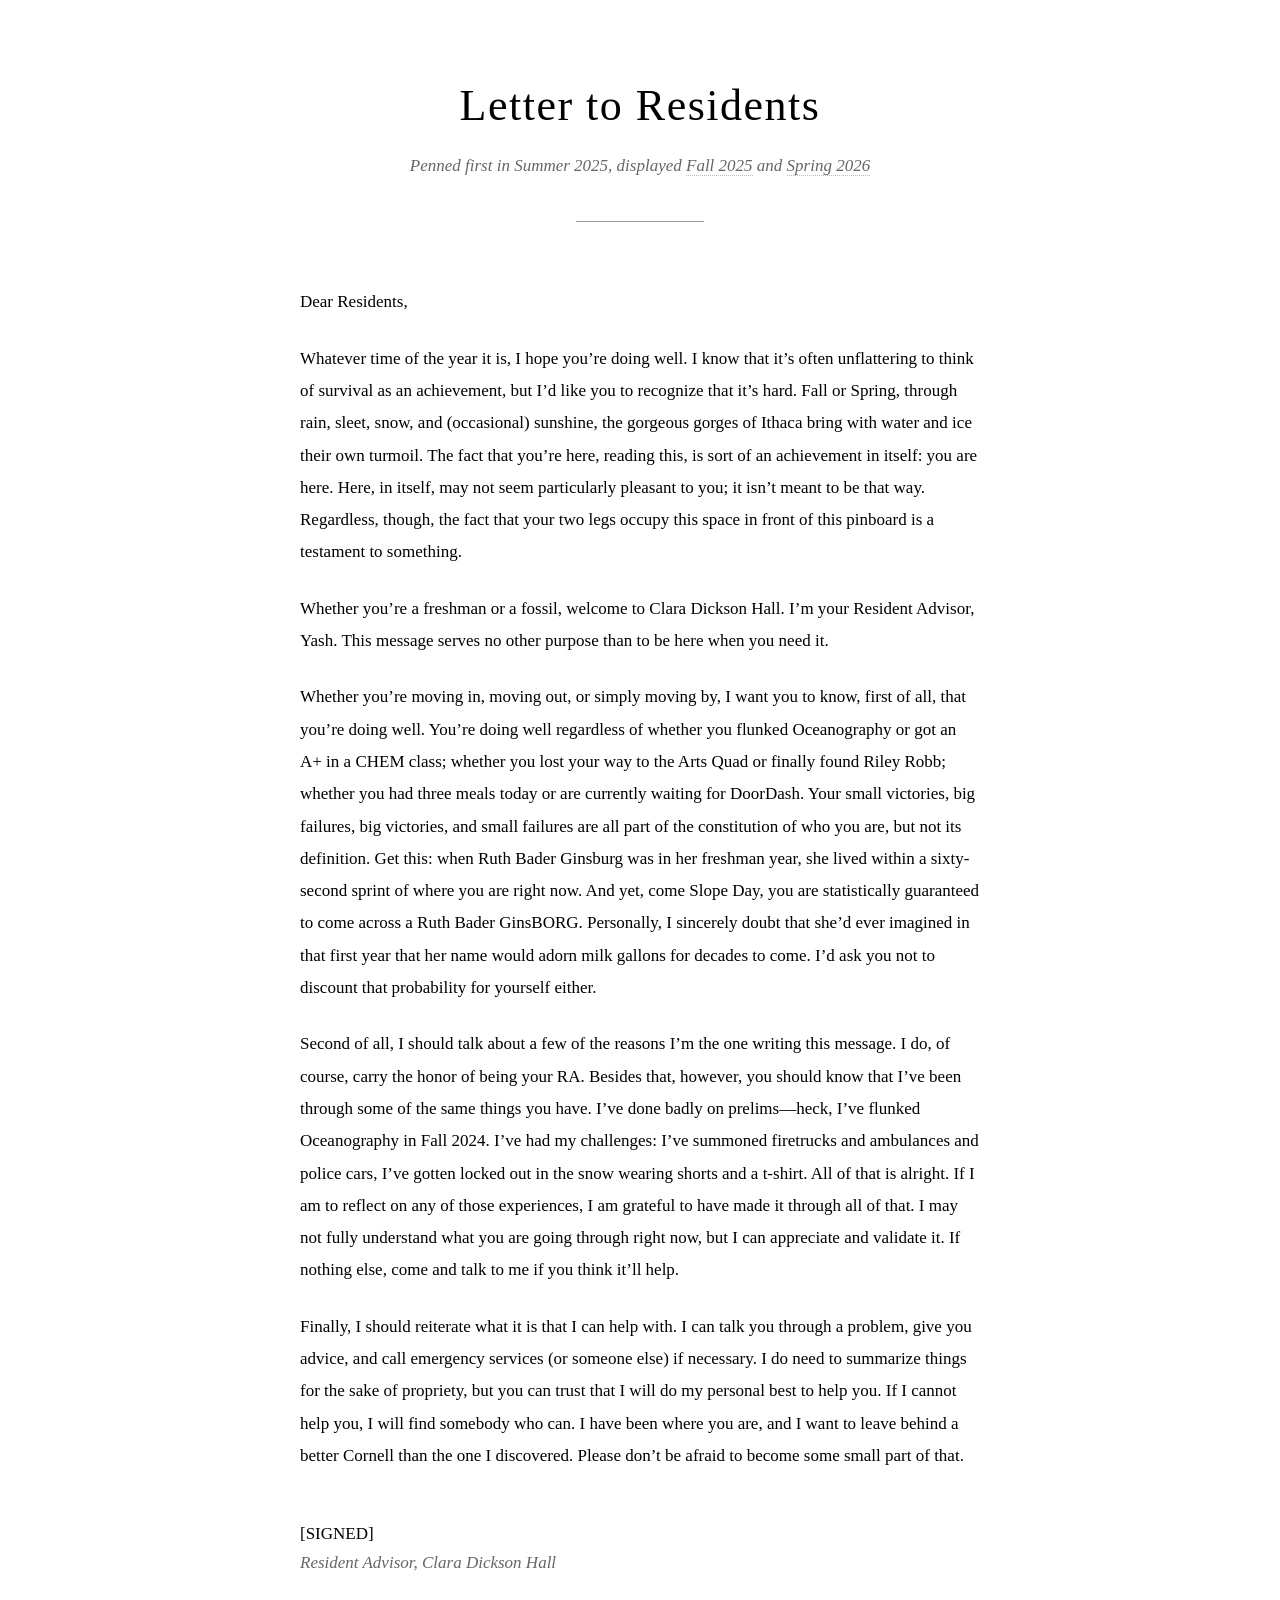
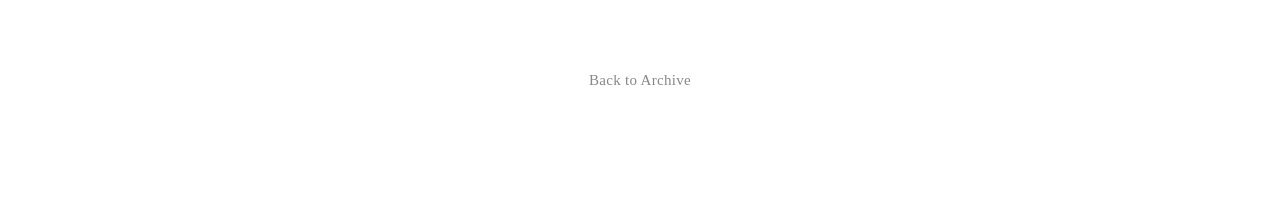
==== letter-to-residents/index.html @ b66f371a "Add letter to residents in index.html This HTML file contains a letter addressed to residents, inclu" ====
<!DOCTYPE html>
<html lang="en">
<head>
<meta charset="UTF-8" />
<meta name="viewport" content="width=device-width, initial-scale=1.0" />
<title>Letter to Residents — Yash Moitra</title>
<meta name="description" content="Letter to Residents — from my days as a Resident Advisor at Cornell." />
<style>
*, *::before, *::after { margin: 0; padding: 0; box-sizing: border-box; }
html { font-size: 16px; }
body {
background: #fff;
color: #000;
font-family: Georgia, 'Times New Roman', serif;
line-height: 1.8;
padding: 80px 24px 120px;
}
.wrap {
width: 100%;
max-width: 680px;
margin: 0 auto;
}
header {
text-align: center;
}
h1 {
font-size: 44px;
font-weight: normal;
letter-spacing: 1.5px;
line-height: 1.2;
}
.subtitle {
font-style: italic;
font-size: 17px;
color: #666;
margin-top: 18px;
}
.tip {
position: relative;
border-bottom: 1px dotted #bbb;
cursor: help;
}
.tip:hover {
color: #000;
}
.tip:hover::before {
content: attr(data-tip);
position: absolute;
bottom: calc(100% + 8px);
left: 50%;
transform: translateX(-50%);
width: max-content;
max-width: 260px;
background: #000;
color: #fff;
font-style: normal;
font-size: 13px;
line-height: 1.5;
letter-spacing: 0.01em;
padding: 6px 10px;
white-space: normal;
z-index: 2;
pointer-events: none;
}
.rule {
width: 128px;
height: 1px;
background: #999;
margin: 40px auto 0;
}
.letter {
margin-top: 64px;
}
.letter p {
font-size: 17px;
line-height: 1.9;
margin-bottom: 24px;
text-wrap: pretty;
}
.salutation {
margin-bottom: 32px;
}
.signoff {
margin-top: 48px;
font-size: 17px;
line-height: 1.7;
}
.signoff .role {
font-style: italic;
color: #666;
}
.back {
margin-top: 88px;
text-align: center;
}
.back a {
font-size: 15px;
color: #888;
text-decoration: none;
letter-spacing: 0.02em;
}
.back a:hover {
color: #000;
}
@media (max-width: 600px) {
body { padding: 56px 20px 88px; }
h1 { font-size: 32px; }
}
</style>
</head>
<body>
<div class="wrap">
<header>
<h1>Letter to Residents</h1>
<p class="subtitle">Penned first in Summer 2025, displayed <span class="tip" data-tip="Clara Dickson Hall">Fall 2025</span> and <span class="tip" data-tip="High Rise 5">Spring 2026</span></p>
<div class="rule"></div>
</header>

<article class="letter">
<p class="salutation">Dear Residents,</p>

<p>Whatever time of the year it is, I hope you&rsquo;re doing well. I know that it&rsquo;s often unflattering to think of survival as an achievement, but I&rsquo;d like you to recognize that it&rsquo;s hard. Fall or Spring, through rain, sleet, snow, and (occasional) sunshine, the gorgeous gorges of Ithaca bring with water and ice their own turmoil. The fact that you&rsquo;re here, reading this, is sort of an achievement in itself: you are here. Here, in itself, may not seem particularly pleasant to you; it isn&rsquo;t meant to be that way. Regardless, though, the fact that your two legs occupy this space in front of this pinboard is a testament to something.</p>

<p>Whether you&rsquo;re a freshman or a fossil, welcome to Clara Dickson Hall. I&rsquo;m your Resident Advisor, Yash. This message serves no other purpose than to be here when you need it.</p>

<p>Whether you&rsquo;re moving in, moving out, or simply moving by, I want you to know, first of all, that you&rsquo;re doing well. You&rsquo;re doing well regardless of whether you flunked Oceanography or got an A+ in a CHEM class; whether you lost your way to the Arts Quad or finally found Riley Robb; whether you had three meals today or are currently waiting for DoorDash. Your small victories, big failures, big victories, and small failures are all part of the constitution of who you are, but not its definition. Get this: when Ruth Bader Ginsburg was in her freshman year, she lived within a sixty-second sprint of where you are right now. And yet, come Slope Day, you are statistically guaranteed to come across a Ruth Bader GinsBORG. Personally, I sincerely doubt that she&rsquo;d ever imagined in that first year that her name would adorn milk gallons for decades to come. I&rsquo;d ask you not to discount that probability for yourself either.</p>

<p>Second of all, I should talk about a few of the reasons I&rsquo;m the one writing this message. I do, of course, carry the honor of being your RA. Besides that, however, you should know that I&rsquo;ve been through some of the same things you have. I&rsquo;ve done badly on prelims&mdash;heck, I&rsquo;ve flunked Oceanography in Fall 2024. I&rsquo;ve had my challenges: I&rsquo;ve summoned firetrucks and ambulances and police cars, I&rsquo;ve gotten locked out in the snow wearing shorts and a t-shirt. All of that is alright. If I am to reflect on any of those experiences, I am grateful to have made it through all of that. I may not fully understand what you are going through right now, but I can appreciate and validate it. If nothing else, come and talk to me if you think it&rsquo;ll help.</p>

<p>Finally, I should reiterate what it is that I can help with. I can talk you through a problem, give you advice, and call emergency services (or someone else) if necessary. I do need to summarize things for the sake of propriety, but you can trust that I will do my personal best to help you. If I cannot help you, I will find somebody who can. I have been where you are, and I want to leave behind a better Cornell than the one I discovered. Please don&rsquo;t be afraid to become some small part of that.</p>

<div class="signoff">
[SIGNED]<br />
<span class="role">Resident Advisor, Clara Dickson Hall</span>
</div>
</article>

<div class="back"><a href="/" target="_blank" rel="noopener noreferrer">Back to Archive</a></div>
</div>
</body>
</html>
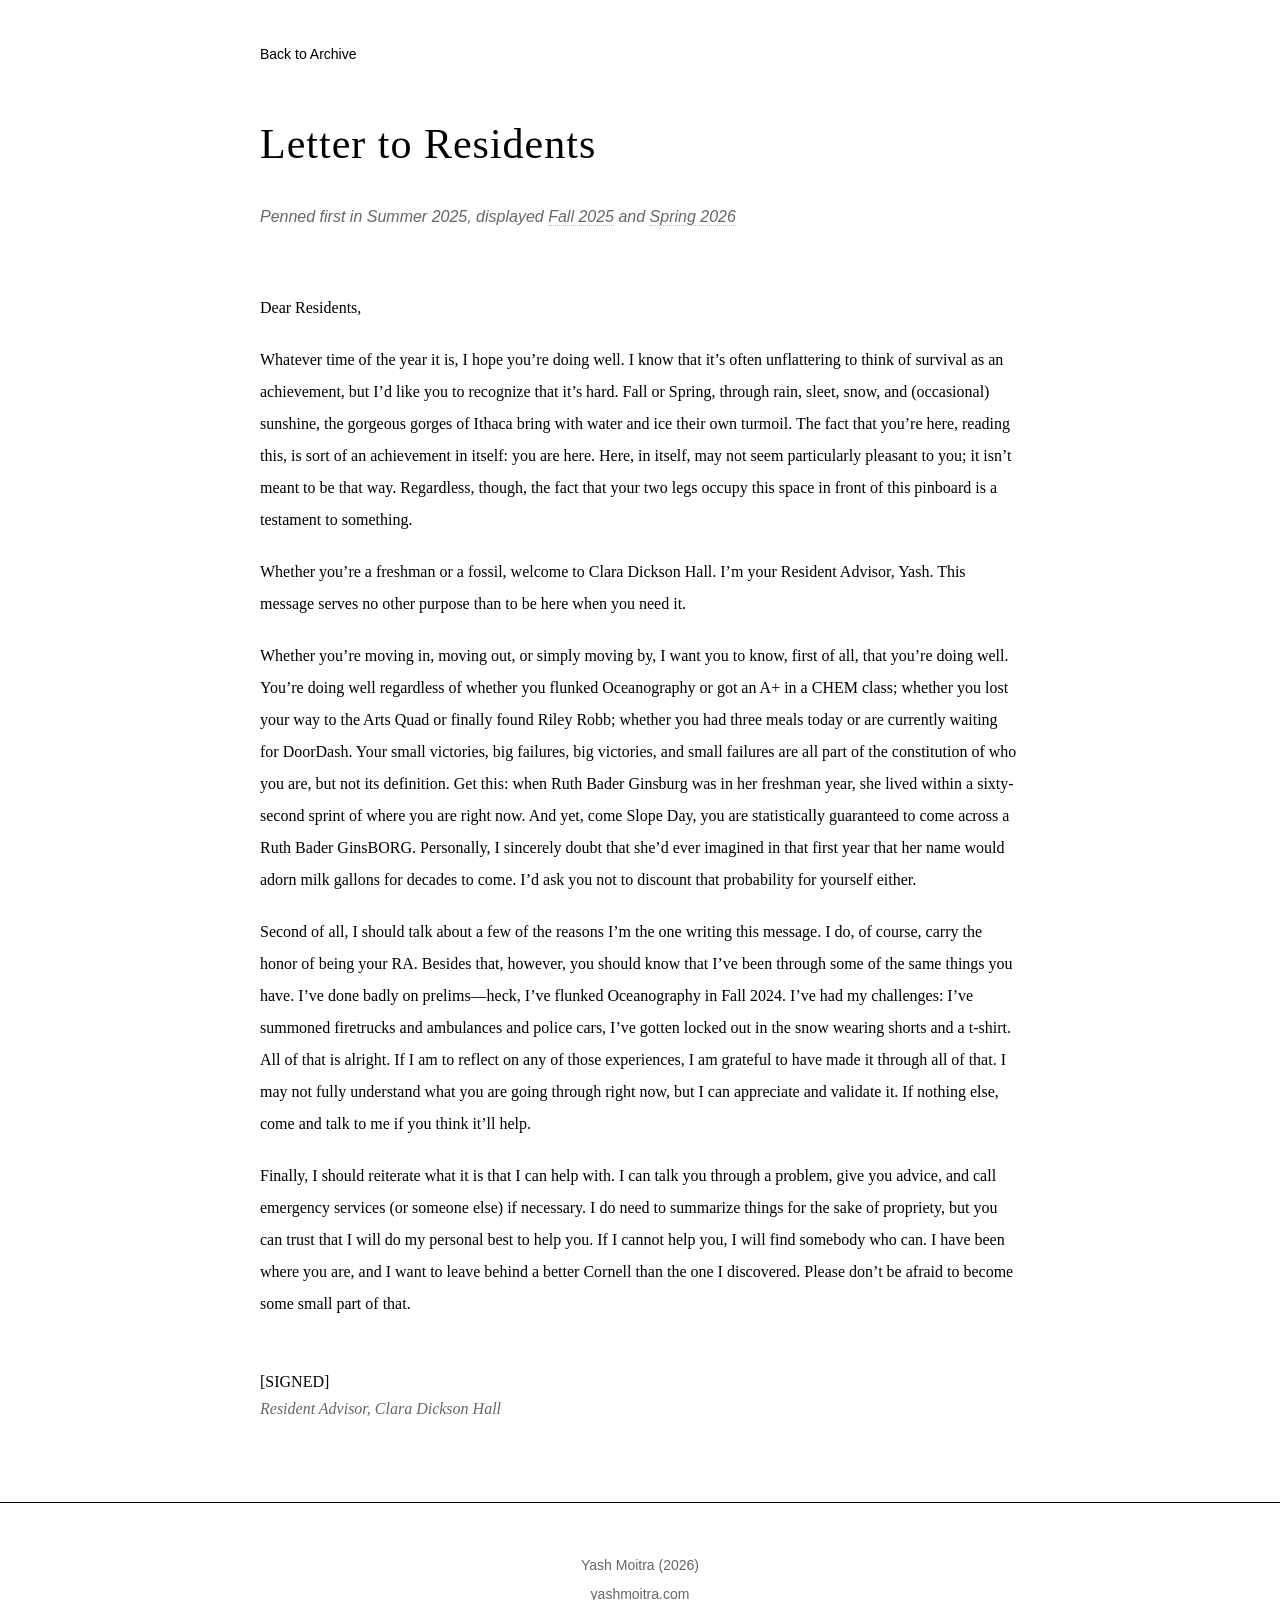
==== commit 9b44b3cd: "Refactor index.html structure and add footer" ====
--- a/letter-to-residents/index.html
+++ b/letter-to-residents/index.html
@@ -3,120 +3,18 @@
 <head>
 <meta charset="UTF-8" />
 <meta name="viewport" content="width=device-width, initial-scale=1.0" />
-<title>Letter to Residents — Yash Moitra</title>
+<title>Letter to Residents</title>
 <meta name="description" content="Letter to Residents — from my days as a Resident Advisor at Cornell." />
-<style>
-*, *::before, *::after { margin: 0; padding: 0; box-sizing: border-box; }
-html { font-size: 16px; }
-body {
-background: #fff;
-color: #000;
-font-family: Georgia, 'Times New Roman', serif;
-line-height: 1.8;
-padding: 80px 24px 120px;
-}
-.wrap {
-width: 100%;
-max-width: 680px;
-margin: 0 auto;
-}
-header {
-text-align: center;
-}
-h1 {
-font-size: 44px;
-font-weight: normal;
-letter-spacing: 1.5px;
-line-height: 1.2;
-}
-.subtitle {
-font-style: italic;
-font-size: 17px;
-color: #666;
-margin-top: 18px;
-}
-.tip {
-position: relative;
-border-bottom: 1px dotted #bbb;
-cursor: help;
-}
-.tip:hover {
-color: #000;
-}
-.tip:hover::before {
-content: attr(data-tip);
-position: absolute;
-bottom: calc(100% + 8px);
-left: 50%;
-transform: translateX(-50%);
-width: max-content;
-max-width: 260px;
-background: #000;
-color: #fff;
-font-style: normal;
-font-size: 13px;
-line-height: 1.5;
-letter-spacing: 0.01em;
-padding: 6px 10px;
-white-space: normal;
-z-index: 2;
-pointer-events: none;
-}
-.rule {
-width: 128px;
-height: 1px;
-background: #999;
-margin: 40px auto 0;
-}
-.letter {
-margin-top: 64px;
-}
-.letter p {
-font-size: 17px;
-line-height: 1.9;
-margin-bottom: 24px;
-text-wrap: pretty;
-}
-.salutation {
-margin-bottom: 32px;
-}
-.signoff {
-margin-top: 48px;
-font-size: 17px;
-line-height: 1.7;
-}
-.signoff .role {
-font-style: italic;
-color: #666;
-}
-.back {
-margin-top: 88px;
-text-align: center;
-}
-.back a {
-font-size: 15px;
-color: #888;
-text-decoration: none;
-letter-spacing: 0.02em;
-}
-.back a:hover {
-color: #000;
-}
-@media (max-width: 600px) {
-body { padding: 56px 20px 88px; }
-h1 { font-size: 32px; }
-}
-</style>
+<link rel="stylesheet" href="/styles.css" />
 </head>
 <body>
-<div class="wrap">
-<header>
-<h1>Letter to Residents</h1>
-<p class="subtitle">Penned first in Summer 2025, displayed <span class="tip" data-tip="Clara Dickson Hall">Fall 2025</span> and <span class="tip" data-tip="High Rise 5">Spring 2026</span></p>
-<div class="rule"></div>
-</header>
+<div id="app">
+  <div class="item-page">
+    <a href="/" class="back-link">Back to Archive</a>
+    <h1 class="item-title">Letter to Residents</h1>
+    <p class="item-date">Penned first in Summer 2025, displayed <span class="tip" data-tip="Clara Dickson Hall">Fall 2025</span> and <span class="tip" data-tip="High Rise 5">Spring 2026</span></p>
 
-<article class="letter">
+    <article class="item-content">
 <p class="salutation">Dear Residents,</p>
 
 <p>Whatever time of the year it is, I hope you&rsquo;re doing well. I know that it&rsquo;s often unflattering to think of survival as an achievement, but I&rsquo;d like you to recognize that it&rsquo;s hard. Fall or Spring, through rain, sleet, snow, and (occasional) sunshine, the gorgeous gorges of Ithaca bring with water and ice their own turmoil. The fact that you&rsquo;re here, reading this, is sort of an achievement in itself: you are here. Here, in itself, may not seem particularly pleasant to you; it isn&rsquo;t meant to be that way. Regardless, though, the fact that your two legs occupy this space in front of this pinboard is a testament to something.</p>
@@ -133,9 +31,17 @@
 [SIGNED]<br />
 <span class="role">Resident Advisor, Clara Dickson Hall</span>
 </div>
-</article>
+    </article>
+  </div>
 
-<div class="back"><a href="/" target="_blank" rel="noopener noreferrer">Back to Archive</a></div>
+  <footer>
+    <p>Yash Moitra (<span id="footerYear">2026</span>)</p>
+    <p class="footer-site"><a href="https://yashmoitra.com" target="_blank" rel="noopener noreferrer">yashmoitra.com</a></p>
+  </footer>
 </div>
+
+<script>
+  document.getElementById("footerYear").textContent = new Date().getFullYear();
+</script>
 </body>
 </html>
--- a/styles.css
+++ b/styles.css
@@ -0,0 +1,157 @@
+/* Archive — conventions inherited from Oeuvre (oeuvre.yashmoitra.com).
+ * Keep this file in step with oeuvre-v2/styles.css. */
+
+*, *::before, *::after { margin: 0; padding: 0; box-sizing: border-box; }
+
+html { scroll-behavior: smooth; font-size: 16px; }
+
+body {
+  background: #fff;
+  color: #000;
+  font-family: Arial, Helvetica, sans-serif;
+  line-height: 1.8;
+}
+
+/* ===== Layout ===== */
+.main-view > * { max-width: 800px; margin: 0 auto; padding: 0 20px; }
+
+.main-view > header { padding: 60px 20px 40px; text-align: center; max-width: 800px; margin: 0 auto; }
+.main-view > main   { padding: 20px 20px 0;  max-width: 800px; margin: 0 auto; }
+.main-view > footer { padding: 50px 20px; max-width: 800px; margin: 0 auto; }
+
+/* ===== Header ===== */
+h1 {
+  font-family: Georgia, 'Times New Roman', serif;
+  font-size: 48px;
+  font-weight: normal;
+  margin-bottom: 20px;
+  letter-spacing: 2px;
+}
+
+.header-line { width: 100px; height: 1px; background: #000; margin: 0 auto; }
+
+.author-name {
+  font-family: Georgia, 'Times New Roman', serif;
+  font-size: 18px;
+  font-style: italic;
+  color: #000;
+  margin: 15px 0 30px;
+}
+
+/* ===== Category sections ===== */
+section { margin-bottom: 100px; padding-top: 40px; }
+
+.category-heading {
+  font-family: Georgia, 'Times New Roman', serif;
+  font-size: 36px;
+  font-weight: normal;
+  margin-bottom: 60px;
+  text-align: center;
+  letter-spacing: 1px;
+}
+
+/* ===== Work list ===== */
+.work-list { list-style: none; padding: 0; }
+.work-item { display: flex; justify-content: space-between; align-items: baseline; gap: 24px; margin-bottom: 12px; }
+.work-item a { color: #000; text-decoration: none; transition: opacity .15s ease; }
+.work-item a:hover { text-decoration: underline; }
+.work-year { color: #666; font-size: 14px; margin-left: 8px; white-space: nowrap; }
+
+/* hover note on an entry */
+.work-item a[data-tip] { position: relative; }
+.work-item a[data-tip]:hover::before {
+  content: attr(data-tip);
+  position: absolute;
+  bottom: calc(100% + 8px);
+  left: 0;
+  width: max-content;
+  max-width: 280px;
+  background: #000;
+  color: #fff;
+  font-family: Georgia, 'Times New Roman', serif;
+  font-size: 13px;
+  line-height: 1.5;
+  letter-spacing: 0.01em;
+  padding: 6px 10px;
+  white-space: normal;
+  z-index: 2;
+  pointer-events: none;
+}
+
+/* ===== Item / detail page ===== */
+.item-page { max-width: 800px; margin: 0 auto; padding: 40px 20px 0; }
+
+.back-link {
+  display: inline-block;
+  color: #000;
+  text-decoration: none;
+  font-size: 14px;
+  margin-bottom: 40px;
+}
+.back-link:hover { text-decoration: underline; }
+
+.item-title {
+  font-family: Georgia, 'Times New Roman', serif;
+  font-size: 42px;
+  font-weight: normal;
+  margin-bottom: 20px;
+  letter-spacing: 1px;
+}
+
+.item-date { font-size: 16px; color: #666; font-style: italic; margin-bottom: 40px; }
+
+.item-content {
+  margin-top: 60px;
+  line-height: 2;
+  font-family: Georgia, 'Times New Roman', serif;
+}
+.item-content p { margin-bottom: 20px; }
+
+.salutation { margin-bottom: 32px; }
+
+.signoff { margin-top: 48px; line-height: 1.7; }
+.signoff .role { font-style: italic; color: #666; }
+
+/* inline hover note inside prose */
+.tip { position: relative; border-bottom: 1px dotted #bbb; cursor: help; }
+.tip:hover::before {
+  content: attr(data-tip);
+  position: absolute;
+  bottom: calc(100% + 8px);
+  left: 50%;
+  transform: translateX(-50%);
+  width: max-content;
+  max-width: 260px;
+  background: #000;
+  color: #fff;
+  font-family: Georgia, 'Times New Roman', serif;
+  font-style: normal;
+  font-size: 13px;
+  line-height: 1.5;
+  letter-spacing: 0.01em;
+  padding: 6px 10px;
+  white-space: normal;
+  z-index: 2;
+  pointer-events: none;
+}
+
+/* ===== Footer ===== */
+footer {
+  text-align: center;
+  padding: 50px 0;
+  font-size: 14px;
+  color: #666;
+  border-top: 1px solid #000;
+  margin-top: 80px;
+}
+
+footer a { color: #666; text-decoration: none; }
+footer a:hover { color: #000; text-decoration: underline; }
+.footer-site { margin-top: 4px; }
+
+/* ===== Responsive ===== */
+@media (max-width: 600px) {
+  h1 { font-size: 36px; }
+  .category-heading { font-size: 28px; }
+  .item-title { font-size: 32px; }
+}
